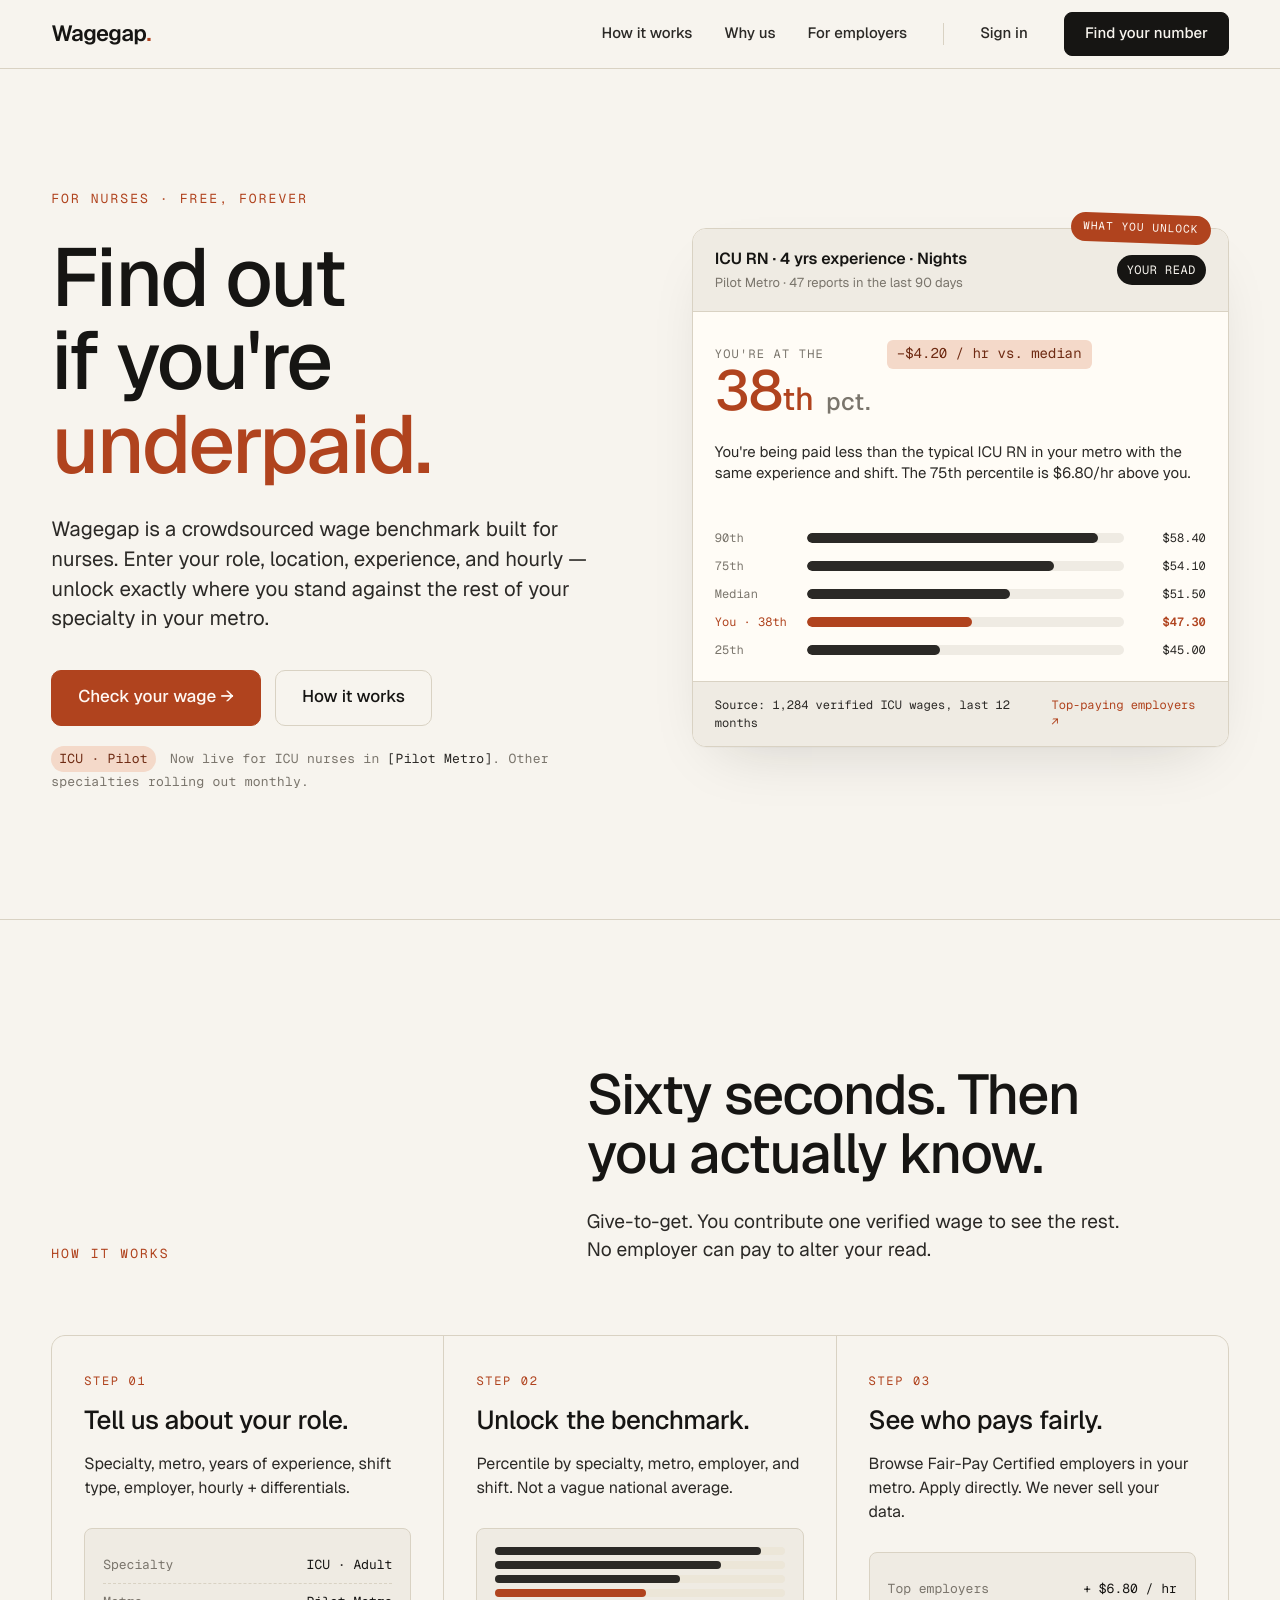
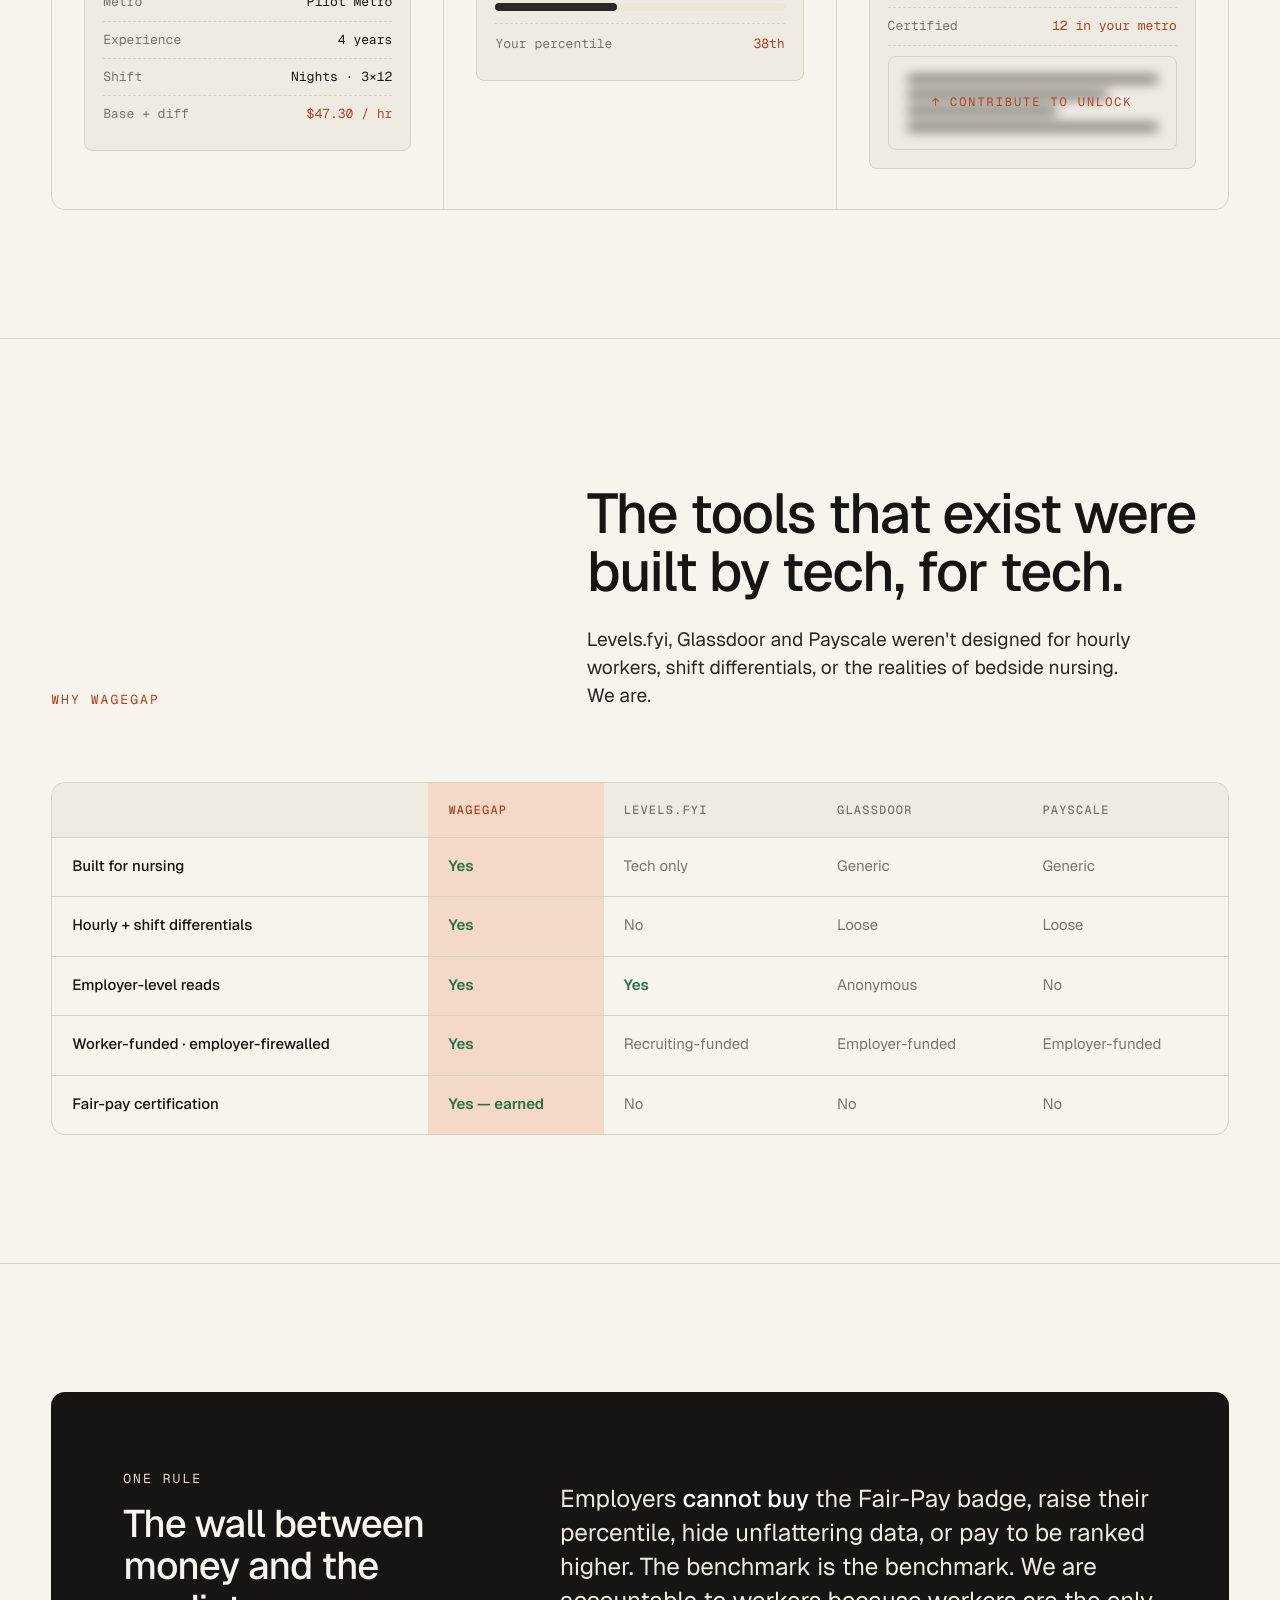
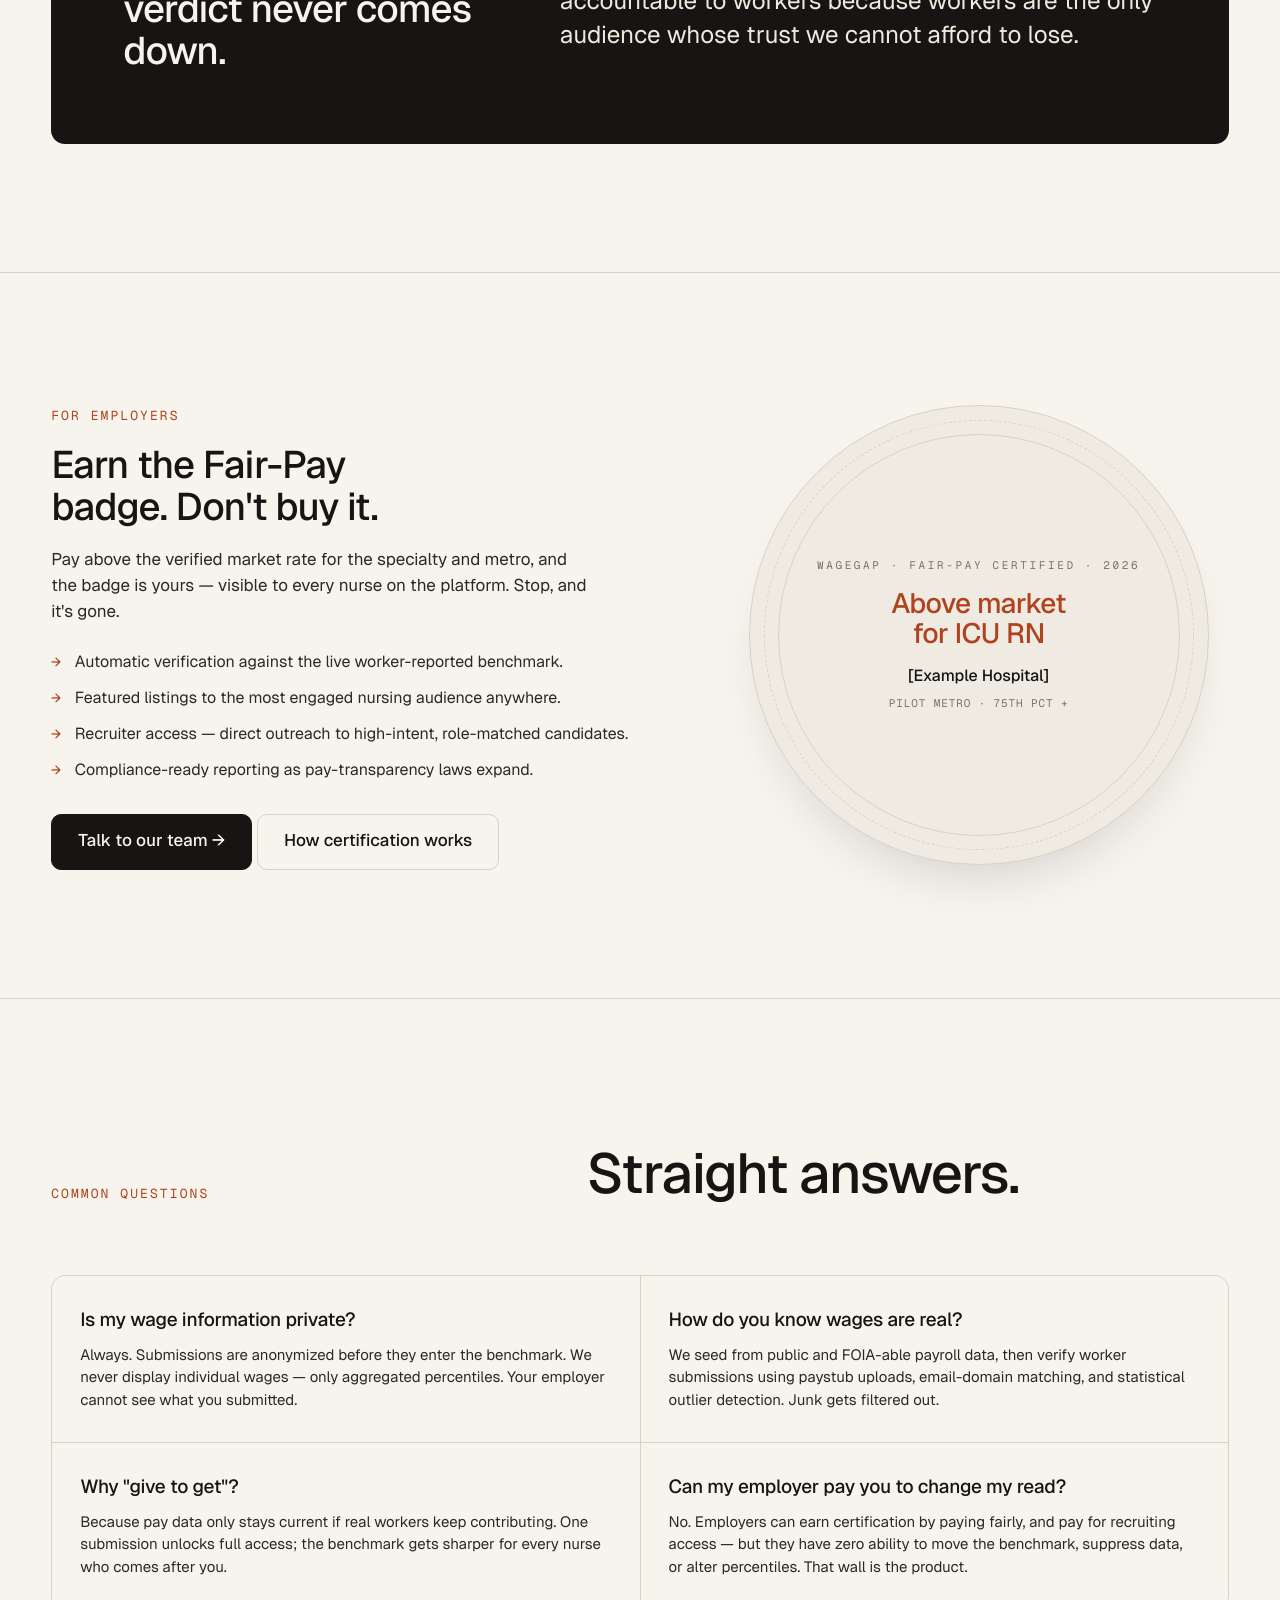
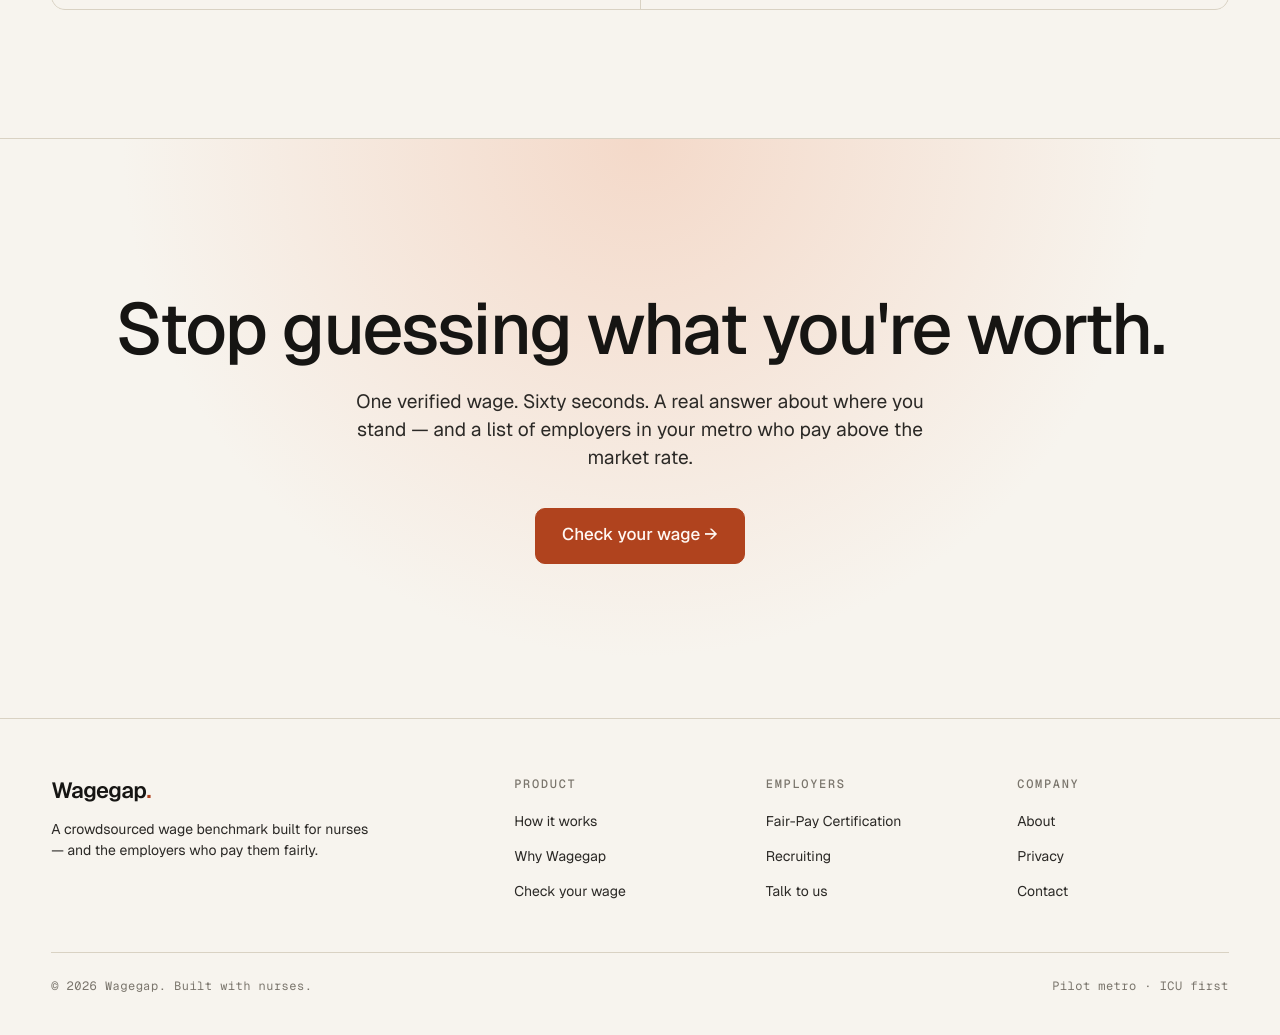
==== index.html @ ced879be "Add Wagegap homepage Implement the Wagegap Homepage design as the site's index.html: a self-containe" ====
<!doctype html>
<html lang="en">
<head>
<meta charset="utf-8" />
<title>Wagegap — Find out if you're underpaid.</title>
<meta name="viewport" content="width=device-width, initial-scale=1" />
<meta name="description" content="A crowdsourced wage benchmark built for nurses. Enter your role, location, experience, and wage — unlock exactly where you stand." />
<link rel="preconnect" href="https://fonts.googleapis.com" />
<link rel="preconnect" href="https://fonts.gstatic.com" crossorigin />
<link href="https://fonts.googleapis.com/css2?family=Geist:wght@300;400;500;600;700&family=Geist+Mono:wght@400;500&display=swap" rel="stylesheet" />
<style>
  /* =========================================================
     Wagegap — homepage
     Design tokens match the pitch deck for brand continuity.
     Single-file static HTML; safe handoff to Claude Code.
     ========================================================= */

  :root {
    --bg: #F7F4EE;
    --bg-2: #EFEBE3;
    --bg-3: #ECE6D8;
    --ink: #161513;
    --ink-2: #2B2926;
    --muted: #7A756C;
    --rule: #D9D2C3;
    --accent: #B0431E;
    --accent-soft: #F4D9C9;
    --accent-ink: #6E2A12;
    --good: #2E6F4A;

    --max: 1280px;
    --pad-x: clamp(20px, 4vw, 56px);

    --r-sm: 4px;
    --r-md: 8px;
    --r-lg: 14px;
  }

  *, *::before, *::after { box-sizing: border-box; }

  html { -webkit-text-size-adjust: 100%; }
  body {
    margin: 0;
    background: var(--bg);
    color: var(--ink);
    font-family: "Geist", ui-sans-serif, system-ui, -apple-system, "Segoe UI", sans-serif;
    font-feature-settings: "ss01", "ss02";
    font-size: 18px;
    line-height: 1.5;
    -webkit-font-smoothing: antialiased;
    text-rendering: geometricPrecision;
  }

  a { color: inherit; text-decoration: none; }
  button { font: inherit; cursor: pointer; }

  .mono {
    font-family: "Geist Mono", ui-monospace, "SFMono-Regular", Menlo, monospace;
    letter-spacing: 0.02em;
  }
  .eyebrow {
    font-family: "Geist Mono", ui-monospace, monospace;
    font-size: 13px;
    color: var(--accent);
    letter-spacing: 0.16em;
    text-transform: uppercase;
  }

  .container {
    max-width: var(--max);
    margin: 0 auto;
    padding: 0 var(--pad-x);
  }

  /* ---------- Top bar ---------- */
  .topbar {
    border-bottom: 1px solid var(--rule);
    background: var(--bg);
    position: sticky;
    top: 0;
    z-index: 20;
    backdrop-filter: saturate(120%) blur(6px);
  }
  .topbar .row {
    display: flex;
    align-items: center;
    justify-content: space-between;
    height: 68px;
  }
  .logo {
    font-size: 22px;
    font-weight: 600;
    letter-spacing: -0.025em;
    color: var(--ink);
  }
  .logo .dot { color: var(--accent); }

  nav.primary {
    display: flex;
    gap: 36px;
    align-items: center;
  }
  nav.primary a:not(.btn) {
    font-size: 15px;
    color: var(--ink-2);
    font-weight: 500;
  }
  nav.primary a:not(.btn):hover { color: var(--accent); }
  nav.primary .divider {
    width: 1px; height: 22px; background: var(--rule);
  }

  .btn {
    display: inline-flex;
    align-items: center;
    gap: 8px;
    height: 44px;
    padding: 0 20px;
    border-radius: var(--r-md);
    font-size: 15px;
    font-weight: 500;
    border: 1px solid transparent;
    transition: transform .08s ease, background .15s ease, color .15s ease, border-color .15s ease;
    white-space: nowrap;
  }
  .btn-primary {
    background: var(--ink);
    color: var(--bg);
    border-color: var(--ink);
  }
  .btn-primary:hover { background: var(--accent); border-color: var(--accent); }
  .btn-primary:active { transform: translateY(1px); }
  .btn-ghost {
    background: transparent;
    color: var(--ink);
    border-color: var(--rule);
  }
  .btn-ghost:hover { border-color: var(--ink); }
  .btn-accent {
    background: var(--accent);
    color: #FFF8F3;
    border-color: var(--accent);
  }
  .btn-accent:hover { background: var(--accent-ink); border-color: var(--accent-ink); }
  .btn-lg { height: 56px; padding: 0 26px; font-size: 17px; border-radius: 10px; }

  /* ---------- HERO ---------- */
  .hero {
    padding: clamp(56px, 9vw, 120px) 0 clamp(80px, 10vw, 140px);
    border-bottom: 1px solid var(--rule);
  }
  .hero .grid {
    display: grid;
    grid-template-columns: 1.05fr 1fr;
    gap: clamp(40px, 6vw, 96px);
    align-items: center;
  }
  .hero .copy .eyebrow { display: inline-block; margin-bottom: 28px; }
  .hero h1 {
    font-size: clamp(44px, 6.4vw, 84px);
    line-height: 1.02;
    letter-spacing: -0.03em;
    font-weight: 500;
    margin: 0 0 28px 0;
    color: var(--ink);
    text-wrap: balance;
  }
  .hero h1 .accent { color: var(--accent); }
  .hero .lede {
    font-size: clamp(18px, 1.6vw, 22px);
    color: var(--ink-2);
    line-height: 1.45;
    max-width: 540px;
    margin: 0 0 36px 0;
    text-wrap: pretty;
  }
  .hero .cta-row {
    display: flex;
    gap: 14px;
    flex-wrap: wrap;
    align-items: center;
  }
  .hero .micro {
    font-family: "Geist Mono", ui-monospace, monospace;
    font-size: 13px;
    color: var(--muted);
    margin-top: 20px;
    letter-spacing: 0.02em;
  }
  .hero .micro .pill {
    display:inline-block; padding: 3px 8px; border-radius: 999px;
    background: var(--accent-soft); color: var(--accent-ink);
    margin-right: 6px;
  }

  /* ---------- Hero benchmark card ---------- */
  .card {
    background: #FFFCF6;
    border: 1px solid var(--rule);
    border-radius: var(--r-lg);
    box-shadow: 0 1px 0 rgba(22,21,19,.02), 0 24px 60px -28px rgba(22,21,19,.18);
    overflow: hidden;
  }
  .card .head {
    display: flex; align-items: center; justify-content: space-between;
    padding: 18px 22px;
    border-bottom: 1px solid var(--rule);
    background: var(--bg-2);
  }
  .card .head .who {
    display: flex; flex-direction: column; gap: 2px;
  }
  .card .head .role { font-weight: 600; font-size: 16px; }
  .card .head .where { font-size: 13px; color: var(--muted); }
  .card .head .badge {
    font-family: "Geist Mono", ui-monospace, monospace;
    font-size: 12px;
    background: var(--ink); color: var(--bg);
    padding: 6px 10px; border-radius: 999px;
    letter-spacing: 0.04em;
  }

  .card .verdict {
    padding: 28px 22px 8px;
    display: flex; align-items: baseline; gap: 16px;
  }
  .card .verdict .label {
    font-family: "Geist Mono", ui-monospace, monospace;
    font-size: 12px; color: var(--muted);
    letter-spacing: 0.1em; text-transform: uppercase;
  }
  .card .verdict .number {
    font-size: 56px; font-weight: 500;
    letter-spacing: -0.025em; line-height: 1;
    color: var(--accent);
  }
  .card .verdict .delta {
    font-family: "Geist Mono", ui-monospace, monospace;
    font-size: 14px;
    color: var(--accent-ink);
    background: var(--accent-soft);
    padding: 4px 10px;
    border-radius: 6px;
  }
  .card .verdict-text {
    padding: 0 22px 18px;
    font-size: 15px;
    color: var(--ink-2);
    line-height: 1.4;
  }

  /* Bars chart */
  .bars {
    padding: 12px 22px 22px;
    display: flex; flex-direction: column; gap: 10px;
  }
  .bars .row {
    display: grid;
    grid-template-columns: 80px 1fr 70px;
    align-items: center;
    gap: 12px;
    font-family: "Geist Mono", ui-monospace, monospace;
    font-size: 12px;
    color: var(--muted);
  }
  .bars .row .pct { color: var(--muted); }
  .bars .row .amt { text-align: right; color: var(--ink-2); }
  .bars .track {
    height: 10px;
    background: var(--bg-2);
    border-radius: 999px;
    overflow: hidden;
    position: relative;
  }
  .bars .fill {
    height: 100%;
    background: var(--ink-2);
    border-radius: 999px;
  }
  .bars .row.you .pct { color: var(--accent); }
  .bars .row.you .amt { color: var(--accent); font-weight: 600; }
  .bars .row.you .fill { background: var(--accent); }
  .bars .you-marker {
    position: absolute; top: -3px; height: 16px; width: 2px;
    background: var(--accent);
  }

  .card .foot {
    padding: 14px 22px;
    background: var(--bg-2);
    border-top: 1px solid var(--rule);
    display: flex; align-items: center; justify-content: space-between;
    font-family: "Geist Mono", ui-monospace, monospace;
    font-size: 12px;
    color: var(--muted);
  }
  .card .foot .src { color: var(--ink-2); }
  .card .foot a { color: var(--accent); }

  /* Floating tag on card */
  .card-wrap { position: relative; }
  .card-tag {
    position: absolute;
    top: -14px; right: 18px;
    background: var(--accent);
    color: #FFF8F3;
    font-family: "Geist Mono", ui-monospace, monospace;
    font-size: 11px;
    letter-spacing: 0.1em;
    text-transform: uppercase;
    padding: 6px 12px;
    border-radius: 999px;
    transform: rotate(2deg);
  }

  /* ---------- Section scaffolding ---------- */
  section.section {
    padding: clamp(72px, 10vw, 128px) 0;
    border-bottom: 1px solid var(--rule);
  }
  .section-head {
    display: grid;
    grid-template-columns: 1fr 1.4fr;
    gap: clamp(28px, 6vw, 80px);
    align-items: end;
    margin-bottom: clamp(40px, 6vw, 72px);
  }
  .section-head h2 {
    font-size: clamp(36px, 4.4vw, 56px);
    line-height: 1.05;
    letter-spacing: -0.025em;
    font-weight: 500;
    margin: 18px 0 0 0;
    color: var(--ink);
    text-wrap: balance;
  }
  .section-head p.kicker {
    font-size: clamp(17px, 1.5vw, 20px);
    color: var(--ink-2);
    margin: 0;
    max-width: 560px;
    line-height: 1.45;
    text-wrap: pretty;
  }

  /* ---------- How it works ---------- */
  .steps {
    display: grid;
    grid-template-columns: repeat(3, 1fr);
    gap: 1px;
    background: var(--rule);
    border: 1px solid var(--rule);
    border-radius: var(--r-lg);
    overflow: hidden;
  }
  .step {
    background: var(--bg);
    padding: 36px 32px 40px;
    display: flex; flex-direction: column; gap: 16px;
  }
  .step .num {
    font-family: "Geist Mono", ui-monospace, monospace;
    font-size: 12px;
    color: var(--accent);
    letter-spacing: 0.14em;
    text-transform: uppercase;
  }
  .step h3 {
    font-size: 26px;
    font-weight: 500;
    letter-spacing: -0.015em;
    line-height: 1.15;
    margin: 0;
    color: var(--ink);
  }
  .step p {
    font-size: 16px;
    line-height: 1.5;
    color: var(--ink-2);
    margin: 0;
  }
  .step .visual {
    margin-top: 12px;
    background: var(--bg-2);
    border: 1px solid var(--rule);
    border-radius: var(--r-md);
    padding: 18px;
    font-family: "Geist Mono", ui-monospace, monospace;
    font-size: 13px;
    color: var(--ink-2);
    line-height: 1.55;
  }
  .step .visual .field {
    display: flex; justify-content: space-between;
    border-bottom: 1px dashed var(--rule);
    padding: 8px 0;
  }
  .step .visual .field:last-child { border-bottom: 0; }
  .step .visual .field .k { color: var(--muted); }
  .step .visual .field .v { color: var(--ink); }
  .step .visual .field .v.accent { color: var(--accent); }

  .mini-bars { display: flex; flex-direction: column; gap: 6px; }
  .mini-bars .b {
    height: 8px; border-radius: 999px; background: var(--bg-3);
  }
  .mini-bars .b > span {
    display:block; height:100%; background: var(--ink-2); border-radius: 999px;
  }
  .mini-bars .b.you > span { background: var(--accent); }

  .locked {
    position: relative;
    background: var(--bg-2);
    border: 1px solid var(--rule);
    border-radius: var(--r-md);
    padding: 18px;
    display: flex; flex-direction: column; gap: 10px;
    overflow: hidden;
  }
  .locked .blur {
    filter: blur(6px); opacity: .65;
    pointer-events: none;
    display:flex; flex-direction:column; gap:8px;
  }
  .locked .blur .line { height: 8px; background: var(--ink-2); border-radius: 999px; }
  .locked .blur .line.short { width: 60%; }
  .locked .blur .line.mid { width: 80%; }
  .locked .stamp {
    position: absolute; inset: 0;
    display: flex; align-items: center; justify-content: center;
    gap: 8px;
    font-family: "Geist Mono", ui-monospace, monospace;
    font-size: 12px; letter-spacing: 0.16em;
    text-transform: uppercase;
    color: var(--accent);
  }

  /* ---------- Comparison ---------- */
  .compare {
    border: 1px solid var(--rule);
    border-radius: var(--r-lg);
    overflow: hidden;
    background: var(--bg);
  }
  .compare table {
    width: 100%; border-collapse: collapse;
    font-size: 15px;
  }
  .compare th, .compare td {
    text-align: left; padding: 18px 20px;
    border-bottom: 1px solid var(--rule);
    vertical-align: middle;
  }
  .compare thead th {
    background: var(--bg-2);
    font-family: "Geist Mono", ui-monospace, monospace;
    font-size: 12px;
    letter-spacing: 0.1em;
    text-transform: uppercase;
    color: var(--muted);
    font-weight: 500;
  }
  .compare th.us, .compare td.us {
    background: var(--accent-soft);
    color: var(--accent-ink);
  }
  .compare thead th.us { color: var(--accent); }
  .compare tbody tr:last-child th, .compare tbody tr:last-child td { border-bottom: 0; }
  .compare td .yes { color: var(--good); font-weight: 600; }
  .compare td .no { color: var(--muted); }
  .compare tbody th {
    font-weight: 500;
    color: var(--ink);
    font-size: 15px;
  }

  /* ---------- Rule callout ---------- */
  .rule-callout {
    background: var(--ink);
    color: var(--bg);
    border-radius: var(--r-lg);
    padding: clamp(40px, 6vw, 72px);
    display: grid;
    grid-template-columns: 1fr 1.6fr;
    gap: clamp(28px, 5vw, 64px);
    align-items: center;
  }
  .rule-callout .eyebrow { color: var(--accent-soft); }
  .rule-callout .label-big {
    font-size: clamp(28px, 3vw, 40px);
    font-weight: 500;
    letter-spacing: -0.02em;
    line-height: 1.1;
    margin: 12px 0 0 0;
  }
  .rule-callout p {
    margin: 0;
    font-size: clamp(20px, 1.9vw, 26px);
    line-height: 1.4;
    color: #EFE9DF;
    text-wrap: pretty;
  }
  .rule-callout p .strong { color: #FFF; font-weight: 500; }

  /* ---------- Employer section ---------- */
  .employer {
    display: grid;
    grid-template-columns: 1.2fr 1fr;
    gap: clamp(40px, 6vw, 80px);
    align-items: center;
  }
  .employer h3 {
    font-size: clamp(28px, 3vw, 40px);
    font-weight: 500;
    letter-spacing: -0.022em;
    line-height: 1.1;
    margin: 16px 0 18px 0;
    text-wrap: balance;
  }
  .employer p {
    font-size: 17px;
    color: var(--ink-2);
    line-height: 1.55;
    max-width: 540px;
  }
  .employer ul {
    list-style: none;
    margin: 24px 0 32px 0;
    padding: 0;
    display: flex; flex-direction: column; gap: 12px;
  }
  .employer ul li {
    display: flex; gap: 14px;
    font-size: 16px;
    color: var(--ink-2);
  }
  .employer ul li::before {
    content: "→";
    color: var(--accent);
    font-family: "Geist Mono", monospace;
    line-height: 1.5;
  }

  /* Cert badge mock */
  .cert {
    aspect-ratio: 1 / 1;
    max-width: 460px;
    margin: 0 auto;
    background: var(--bg-2);
    border: 1px solid var(--rule);
    border-radius: 50%;
    padding: 48px;
    display: flex; flex-direction: column; align-items: center; justify-content: center;
    text-align: center;
    position: relative;
    box-shadow: 0 30px 60px -30px rgba(22,21,19,.2);
  }
  .cert::before, .cert::after {
    content: ""; position: absolute; inset: 14px;
    border: 1px dashed var(--rule); border-radius: 50%;
  }
  .cert::after { inset: 28px; border-style: solid; border-color: var(--rule); }
  .cert .mark {
    font-family: "Geist Mono", monospace;
    font-size: 11px;
    letter-spacing: 0.24em;
    color: var(--muted);
    text-transform: uppercase;
    margin-bottom: 14px;
    z-index: 1;
  }
  .cert .verdict {
    font-size: 28px;
    font-weight: 500;
    letter-spacing: -0.02em;
    color: var(--accent);
    line-height: 1.1;
    z-index: 1;
  }
  .cert .who {
    font-size: 16px;
    color: var(--ink);
    margin-top: 14px;
    z-index: 1;
    font-weight: 500;
  }
  .cert .meta {
    font-family: "Geist Mono", monospace;
    font-size: 11px;
    color: var(--muted);
    letter-spacing: 0.08em;
    margin-top: 8px;
    text-transform: uppercase;
    z-index: 1;
  }

  /* ---------- FAQ ---------- */
  .faq {
    display: grid;
    grid-template-columns: 1fr 1fr;
    gap: 1px;
    background: var(--rule);
    border: 1px solid var(--rule);
    border-radius: var(--r-lg);
    overflow: hidden;
  }
  .faq .q {
    background: var(--bg);
    padding: 30px 28px;
  }
  .faq .q h4 {
    font-size: 19px;
    font-weight: 500;
    letter-spacing: -0.012em;
    margin: 0 0 10px 0;
  }
  .faq .q p {
    font-size: 15px;
    color: var(--ink-2);
    line-height: 1.5;
    margin: 0;
  }

  /* ---------- Bottom CTA ---------- */
  .closer {
    text-align: center;
    padding: clamp(80px, 12vw, 160px) 0;
    border-bottom: 1px solid var(--rule);
    background:
      radial-gradient(circle at 50% 0%, var(--accent-soft) 0%, transparent 60%),
      var(--bg);
  }
  .closer h2 {
    font-size: clamp(40px, 6vw, 72px);
    line-height: 1.02;
    letter-spacing: -0.03em;
    font-weight: 500;
    margin: 0 0 22px 0;
    text-wrap: balance;
  }
  .closer p {
    font-size: clamp(17px, 1.5vw, 20px);
    color: var(--ink-2);
    max-width: 620px;
    margin: 0 auto 36px;
    line-height: 1.45;
  }

  /* ---------- Footer ---------- */
  footer {
    padding: 56px 0 40px;
    background: var(--bg);
  }
  footer .row {
    display: grid;
    grid-template-columns: 2fr 1fr 1fr 1fr;
    gap: 40px;
    align-items: start;
  }
  footer h5 {
    font-family: "Geist Mono", monospace;
    font-size: 12px;
    color: var(--muted);
    letter-spacing: 0.14em;
    text-transform: uppercase;
    margin: 0 0 14px 0;
    font-weight: 500;
  }
  footer ul { list-style: none; margin: 0; padding: 0; display:flex; flex-direction:column; gap: 8px; }
  footer ul a { font-size: 14px; color: var(--ink-2); }
  footer ul a:hover { color: var(--accent); }
  footer .brand-blurb { font-size: 14px; color: var(--ink-2); max-width: 320px; line-height: 1.5; margin: 12px 0 0 0; }
  footer .legal {
    margin-top: 48px;
    padding-top: 24px;
    border-top: 1px solid var(--rule);
    display: flex; justify-content: space-between;
    font-family: "Geist Mono", monospace;
    font-size: 12px;
    color: var(--muted);
    letter-spacing: 0.04em;
  }

  /* ---------- Responsive ---------- */
  @media (max-width: 900px) {
    .hero .grid { grid-template-columns: 1fr; }
    .section-head { grid-template-columns: 1fr; }
    .steps { grid-template-columns: 1fr; }
    .rule-callout { grid-template-columns: 1fr; }
    .employer { grid-template-columns: 1fr; }
    .faq { grid-template-columns: 1fr; }
    footer .row { grid-template-columns: 1fr 1fr; }
    nav.primary .links { display: none; }
  }
  @media (max-width: 560px) {
    footer .row { grid-template-columns: 1fr; }
    footer .legal { flex-direction: column; gap: 8px; }
    nav.primary { gap: 12px; }
  }
</style>
</head>
<body>

<!-- ============== TOP BAR ============== -->
<header class="topbar">
  <div class="container row">
    <a href="#" class="logo">Wagegap<span class="dot">.</span></a>
    <nav class="primary">
      <div class="links" style="display:flex; gap:32px;">
        <a href="#how">How it works</a>
        <a href="#compare">Why us</a>
        <a href="#employers">For employers</a>
      </div>
      <span class="divider"></span>
      <a href="#signin" style="font-size:15px;">Sign in</a>
      <a href="#start" class="btn btn-primary">Find your number</a>
    </nav>
  </div>
</header>

<!-- ============== HERO ============== -->
<section class="hero">
  <div class="container grid">
    <div class="copy">
      <span class="eyebrow">For nurses · Free, forever</span>
      <h1>Find out if you're <span class="accent">underpaid.</span></h1>
      <p class="lede">Wagegap is a crowdsourced wage benchmark built for nurses. Enter your role, location, experience, and hourly — unlock exactly where you stand against the rest of your specialty in your metro.</p>

      <div class="cta-row">
        <a href="#start" class="btn btn-accent btn-lg">Check your wage →</a>
        <a href="#how" class="btn btn-ghost btn-lg">How it works</a>
      </div>

      <div class="micro">
        <span class="pill">ICU · Pilot</span> Now live for ICU nurses in <span style="color:var(--ink-2)">[Pilot Metro]</span>. Other specialties rolling out monthly.
      </div>
    </div>

    <div class="card-wrap">
      <span class="card-tag">What you unlock</span>
      <div class="card">
        <div class="head">
          <div class="who">
            <span class="role">ICU RN · 4 yrs experience · Nights</span>
            <span class="where">Pilot Metro · 47 reports in the last 90 days</span>
          </div>
          <span class="badge">YOUR READ</span>
        </div>

        <div class="verdict">
          <div>
            <div class="label">You're at the</div>
            <div class="number">38<span style="font-size:32px; letter-spacing:0;">th</span> <span style="font-size:24px; letter-spacing:0.02em; color:var(--muted);">pct.</span></div>
          </div>
          <span class="delta">−$4.20 / hr vs. median</span>
        </div>
        <p class="verdict-text">You're being paid less than the typical ICU RN in your metro with the same experience and shift. The 75th percentile is $6.80/hr above you.</p>

        <div class="bars">
          <div class="row">
            <span class="pct">90th</span>
            <div class="track"><div class="fill" style="width: 92%"></div></div>
            <span class="amt">$58.40</span>
          </div>
          <div class="row">
            <span class="pct">75th</span>
            <div class="track"><div class="fill" style="width: 78%"></div></div>
            <span class="amt">$54.10</span>
          </div>
          <div class="row">
            <span class="pct">Median</span>
            <div class="track"><div class="fill" style="width: 64%"></div></div>
            <span class="amt">$51.50</span>
          </div>
          <div class="row you">
            <span class="pct">You · 38th</span>
            <div class="track"><div class="fill" style="width: 52%"></div></div>
            <span class="amt">$47.30</span>
          </div>
          <div class="row">
            <span class="pct">25th</span>
            <div class="track"><div class="fill" style="width: 42%"></div></div>
            <span class="amt">$45.00</span>
          </div>
        </div>

        <div class="foot">
          <span class="src">Source: 1,284 verified ICU wages, last 12 months</span>
          <a href="#">Top-paying employers ↗</a>
        </div>
      </div>
    </div>
  </div>
</section>

<!-- ============== HOW IT WORKS ============== -->
<section class="section" id="how">
  <div class="container">
    <div class="section-head">
      <span class="eyebrow">How it works</span>
      <div>
        <h2>Sixty seconds. Then you actually know.</h2>
        <p class="kicker" style="margin-top:24px;">Give-to-get. You contribute one verified wage to see the rest. No employer can pay to alter your read.</p>
      </div>
    </div>

    <div class="steps">
      <div class="step">
        <span class="num">Step 01</span>
        <h3>Tell us about your role.</h3>
        <p>Specialty, metro, years of experience, shift type, employer, hourly + differentials.</p>
        <div class="visual">
          <div class="field"><span class="k">Specialty</span><span class="v">ICU · Adult</span></div>
          <div class="field"><span class="k">Metro</span><span class="v">Pilot Metro</span></div>
          <div class="field"><span class="k">Experience</span><span class="v">4 years</span></div>
          <div class="field"><span class="k">Shift</span><span class="v">Nights · 3×12</span></div>
          <div class="field"><span class="k">Base + diff</span><span class="v accent">$47.30 / hr</span></div>
        </div>
      </div>
      <div class="step">
        <span class="num">Step 02</span>
        <h3>Unlock the benchmark.</h3>
        <p>Percentile by specialty, metro, employer, and shift. Not a vague national average.</p>
        <div class="visual">
          <div class="mini-bars">
            <div class="b"><span style="width:92%"></span></div>
            <div class="b"><span style="width:78%"></span></div>
            <div class="b"><span style="width:64%"></span></div>
            <div class="b you"><span style="width:52%"></span></div>
            <div class="b"><span style="width:42%"></span></div>
          </div>
          <div class="field" style="border-top: 1px dashed var(--rule); margin-top:12px; padding-top:10px;">
            <span class="k">Your percentile</span>
            <span class="v accent">38th</span>
          </div>
        </div>
      </div>
      <div class="step">
        <span class="num">Step 03</span>
        <h3>See who pays fairly.</h3>
        <p>Browse Fair-Pay Certified employers in your metro. Apply directly. We never sell your data.</p>
        <div class="visual">
          <div class="field"><span class="k">Top employers</span><span class="v">+ $6.80 / hr</span></div>
          <div class="field"><span class="k">Certified</span><span class="v accent">12 in your metro</span></div>
          <div class="locked" style="margin-top:10px;">
            <div class="blur">
              <span class="line"></span>
              <span class="line mid"></span>
              <span class="line short"></span>
              <span class="line"></span>
            </div>
            <div class="stamp">↑ Contribute to unlock</div>
          </div>
        </div>
      </div>
    </div>
  </div>
</section>

<!-- ============== COMPARISON ============== -->
<section class="section" id="compare">
  <div class="container">
    <div class="section-head">
      <span class="eyebrow">Why Wagegap</span>
      <div>
        <h2>The tools that exist were built by tech, for tech.</h2>
        <p class="kicker" style="margin-top:24px;">Levels.fyi, Glassdoor and Payscale weren't designed for hourly workers, shift differentials, or the realities of bedside nursing. We are.</p>
      </div>
    </div>

    <div class="compare">
      <table>
        <thead>
          <tr>
            <th style="width:32%;">&nbsp;</th>
            <th class="us">Wagegap</th>
            <th>Levels.fyi</th>
            <th>Glassdoor</th>
            <th>Payscale</th>
          </tr>
        </thead>
        <tbody>
          <tr>
            <th>Built for nursing</th>
            <td class="us"><span class="yes">Yes</span></td>
            <td><span class="no">Tech only</span></td>
            <td><span class="no">Generic</span></td>
            <td><span class="no">Generic</span></td>
          </tr>
          <tr>
            <th>Hourly + shift differentials</th>
            <td class="us"><span class="yes">Yes</span></td>
            <td><span class="no">No</span></td>
            <td><span class="no">Loose</span></td>
            <td><span class="no">Loose</span></td>
          </tr>
          <tr>
            <th>Employer-level reads</th>
            <td class="us"><span class="yes">Yes</span></td>
            <td><span class="yes">Yes</span></td>
            <td><span class="no">Anonymous</span></td>
            <td><span class="no">No</span></td>
          </tr>
          <tr>
            <th>Worker-funded · employer-firewalled</th>
            <td class="us"><span class="yes">Yes</span></td>
            <td><span class="no">Recruiting-funded</span></td>
            <td><span class="no">Employer-funded</span></td>
            <td><span class="no">Employer-funded</span></td>
          </tr>
          <tr>
            <th>Fair-pay certification</th>
            <td class="us"><span class="yes">Yes — earned</span></td>
            <td><span class="no">No</span></td>
            <td><span class="no">No</span></td>
            <td><span class="no">No</span></td>
          </tr>
        </tbody>
      </table>
    </div>
  </div>
</section>

<!-- ============== RULE CALLOUT ============== -->
<section class="section" style="border-bottom: 1px solid var(--rule);">
  <div class="container">
    <div class="rule-callout">
      <div>
        <span class="eyebrow">One rule</span>
        <div class="label-big">The wall between money and the verdict never comes down.</div>
      </div>
      <p>
        Employers <span class="strong">cannot buy</span> the Fair-Pay badge, raise their percentile, hide unflattering data, or pay to be ranked higher. The benchmark is the benchmark.
        We are accountable to workers because workers are the only audience whose trust we cannot afford to lose.
      </p>
    </div>
  </div>
</section>

<!-- ============== FOR EMPLOYERS ============== -->
<section class="section" id="employers">
  <div class="container">
    <div class="employer">
      <div>
        <span class="eyebrow">For employers</span>
        <h3>Earn the Fair-Pay badge. Don't buy it.</h3>
        <p>Pay above the verified market rate for the specialty and metro, and the badge is yours — visible to every nurse on the platform. Stop, and it's gone.</p>
        <ul>
          <li>Automatic verification against the live worker-reported benchmark.</li>
          <li>Featured listings to the most engaged nursing audience anywhere.</li>
          <li>Recruiter access — direct outreach to high-intent, role-matched candidates.</li>
          <li>Compliance-ready reporting as pay-transparency laws expand.</li>
        </ul>
        <div class="cta-row">
          <a href="#employer-signup" class="btn btn-primary btn-lg">Talk to our team →</a>
          <a href="#cert-criteria" class="btn btn-ghost btn-lg">How certification works</a>
        </div>
      </div>
      <div>
        <div class="cert">
          <span class="mark">Wagegap · Fair-Pay Certified · 2026</span>
          <span class="verdict">Above market<br/>for ICU RN</span>
          <span class="who">[Example Hospital]</span>
          <span class="meta">Pilot Metro · 75th pct +</span>
        </div>
      </div>
    </div>
  </div>
</section>

<!-- ============== FAQ ============== -->
<section class="section">
  <div class="container">
    <div class="section-head">
      <span class="eyebrow">Common questions</span>
      <div>
        <h2>Straight answers.</h2>
      </div>
    </div>
    <div class="faq">
      <div class="q">
        <h4>Is my wage information private?</h4>
        <p>Always. Submissions are anonymized before they enter the benchmark. We never display individual wages — only aggregated percentiles. Your employer cannot see what you submitted.</p>
      </div>
      <div class="q">
        <h4>How do you know wages are real?</h4>
        <p>We seed from public and FOIA-able payroll data, then verify worker submissions using paystub uploads, email-domain matching, and statistical outlier detection. Junk gets filtered out.</p>
      </div>
      <div class="q">
        <h4>Why "give to get"?</h4>
        <p>Because pay data only stays current if real workers keep contributing. One submission unlocks full access; the benchmark gets sharper for every nurse who comes after you.</p>
      </div>
      <div class="q">
        <h4>Can my employer pay you to change my read?</h4>
        <p>No. Employers can earn certification by paying fairly, and pay for recruiting access — but they have zero ability to move the benchmark, suppress data, or alter percentiles. That wall is the product.</p>
      </div>
    </div>
  </div>
</section>

<!-- ============== CLOSER ============== -->
<section class="closer">
  <div class="container">
    <h2>Stop guessing what you're worth.</h2>
    <p>One verified wage. Sixty seconds. A real answer about where you stand — and a list of employers in your metro who pay above the market rate.</p>
    <a href="#start" class="btn btn-accent btn-lg">Check your wage →</a>
  </div>
</section>

<!-- ============== FOOTER ============== -->
<footer>
  <div class="container">
    <div class="row">
      <div>
        <a href="#" class="logo">Wagegap<span class="dot">.</span></a>
        <p class="brand-blurb">A crowdsourced wage benchmark built for nurses — and the employers who pay them fairly.</p>
      </div>
      <div>
        <h5>Product</h5>
        <ul>
          <li><a href="#how">How it works</a></li>
          <li><a href="#compare">Why Wagegap</a></li>
          <li><a href="#start">Check your wage</a></li>
        </ul>
      </div>
      <div>
        <h5>Employers</h5>
        <ul>
          <li><a href="#employers">Fair-Pay Certification</a></li>
          <li><a href="#employers">Recruiting</a></li>
          <li><a href="#employers">Talk to us</a></li>
        </ul>
      </div>
      <div>
        <h5>Company</h5>
        <ul>
          <li><a href="#">About</a></li>
          <li><a href="#">Privacy</a></li>
          <li><a href="#">Contact</a></li>
        </ul>
      </div>
    </div>
    <div class="legal">
      <span>© 2026 Wagegap. Built with nurses.</span>
      <span>Pilot metro · ICU first</span>
    </div>
  </div>
</footer>

</body>
</html>
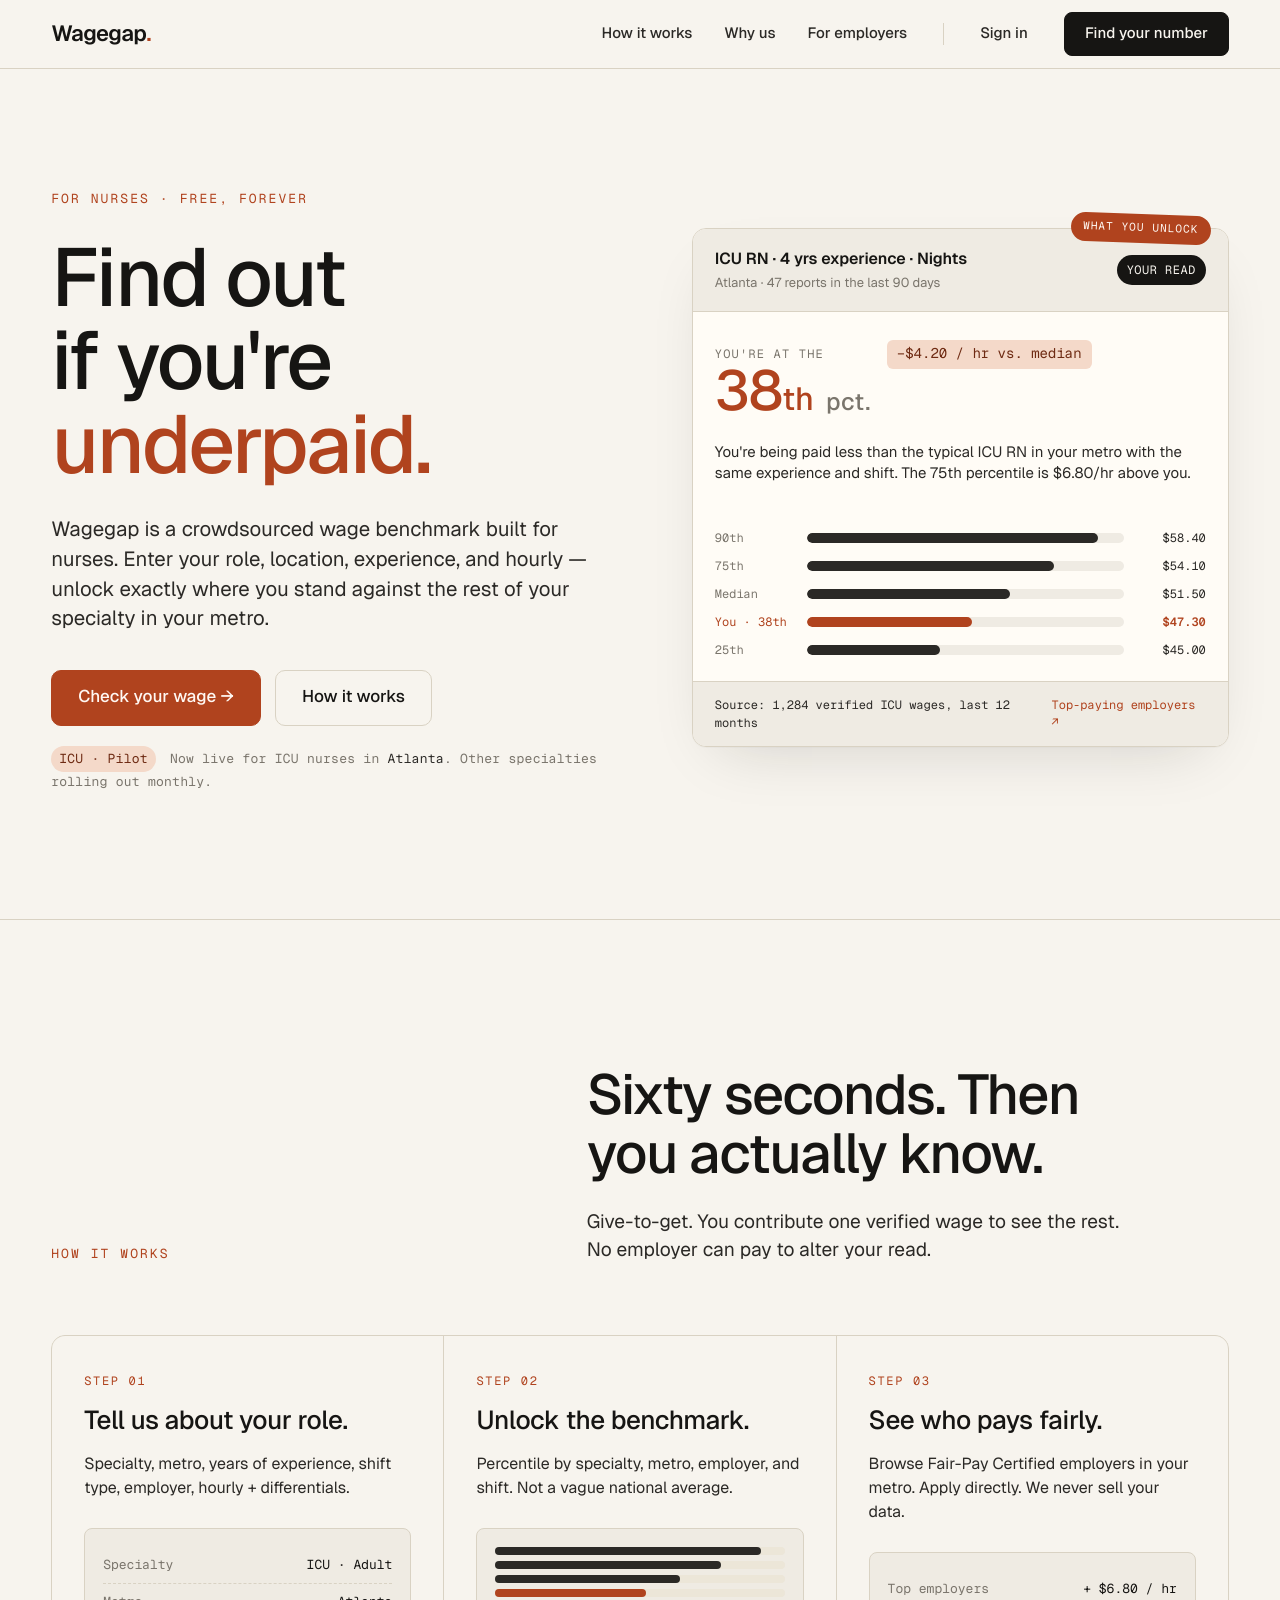
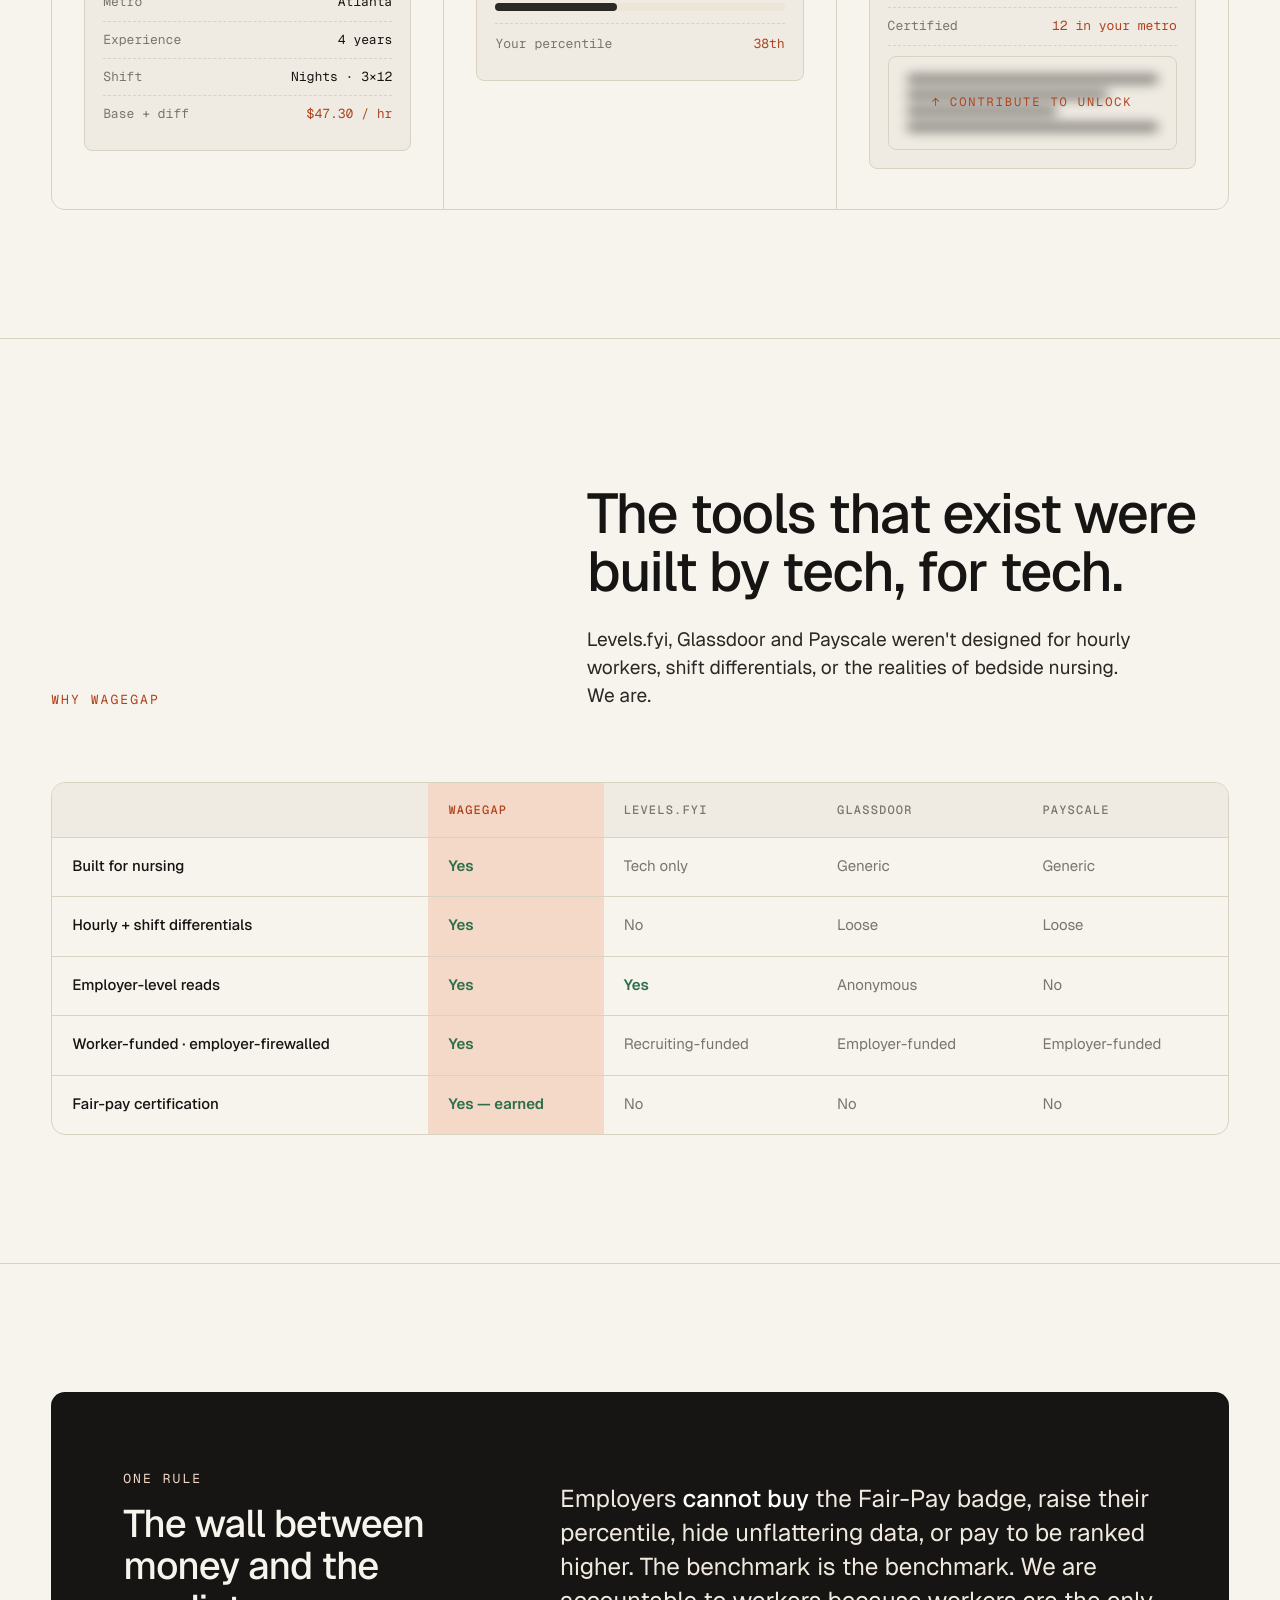
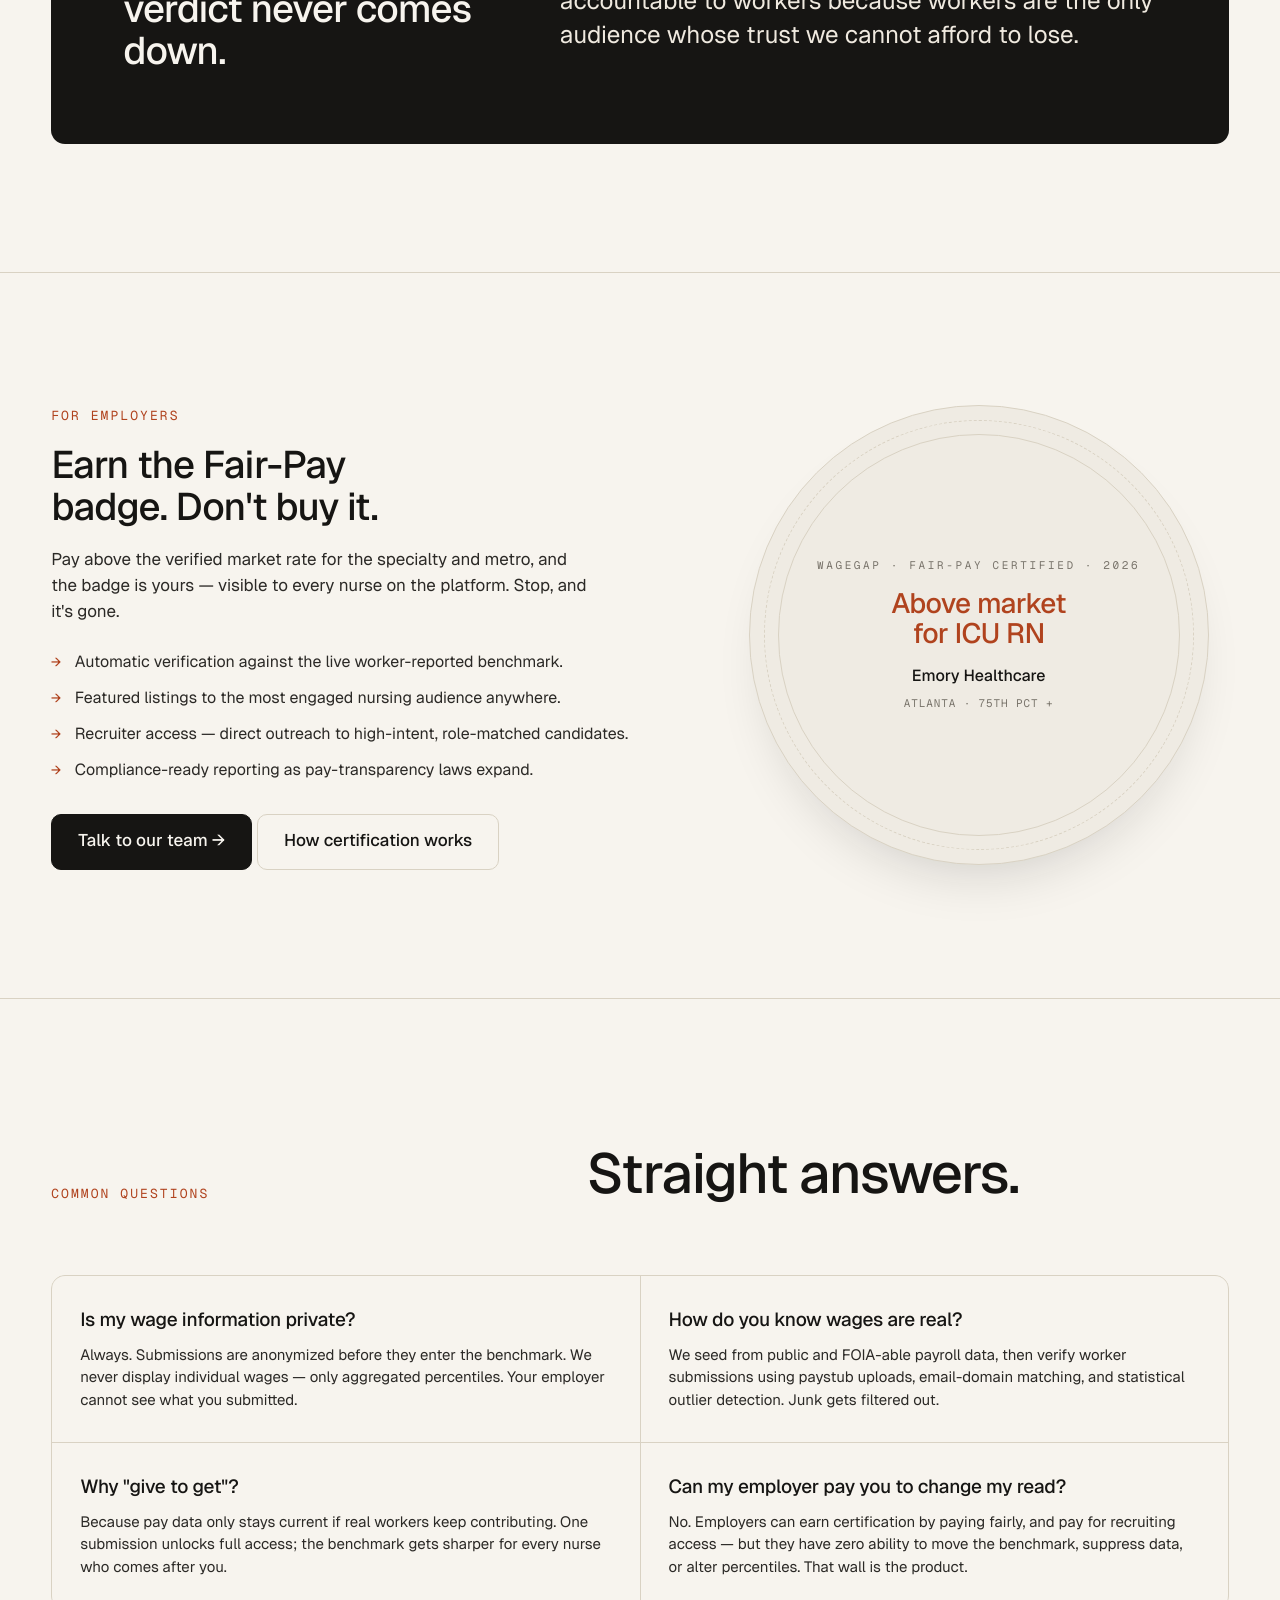
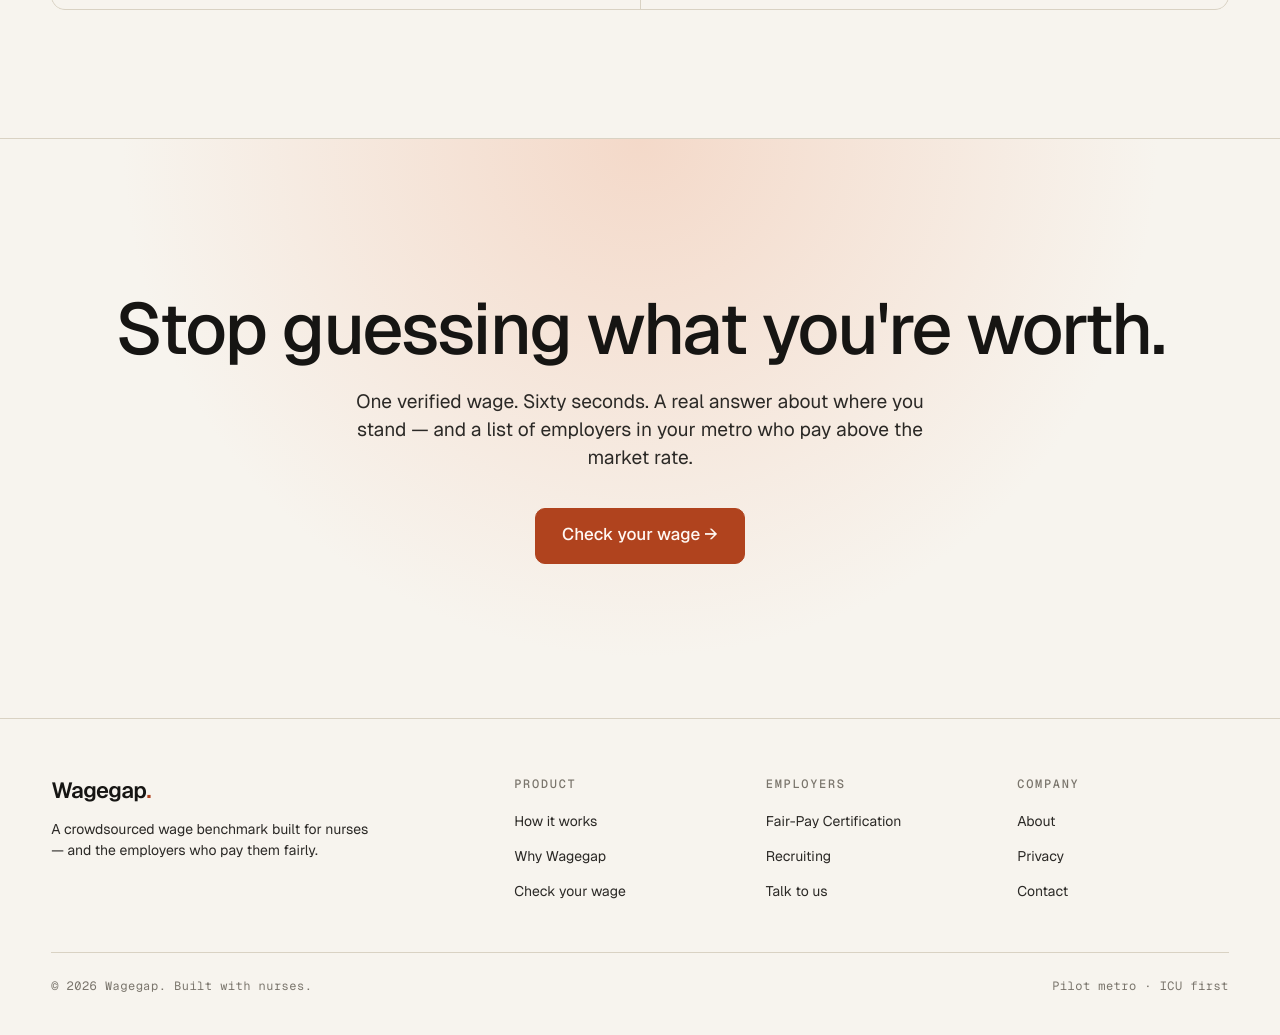
==== commit ba4f6a60: "Fill homepage placeholders with pilot launch details Replace the [Pilot Metro] and [Example Hospital" ====
--- a/index.html
+++ b/index.html
@@ -733,7 +733,7 @@
       </div>
 
       <div class="micro">
-        <span class="pill">ICU · Pilot</span> Now live for ICU nurses in <span style="color:var(--ink-2)">[Pilot Metro]</span>. Other specialties rolling out monthly.
+        <span class="pill">ICU · Pilot</span> Now live for ICU nurses in <span style="color:var(--ink-2)">Atlanta</span>. Other specialties rolling out monthly.
       </div>
     </div>
 
@@ -743,7 +743,7 @@
         <div class="head">
           <div class="who">
             <span class="role">ICU RN · 4 yrs experience · Nights</span>
-            <span class="where">Pilot Metro · 47 reports in the last 90 days</span>
+            <span class="where">Atlanta · 47 reports in the last 90 days</span>
           </div>
           <span class="badge">YOUR READ</span>
         </div>
@@ -812,7 +812,7 @@
         <p>Specialty, metro, years of experience, shift type, employer, hourly + differentials.</p>
         <div class="visual">
           <div class="field"><span class="k">Specialty</span><span class="v">ICU · Adult</span></div>
-          <div class="field"><span class="k">Metro</span><span class="v">Pilot Metro</span></div>
+          <div class="field"><span class="k">Metro</span><span class="v">Atlanta</span></div>
           <div class="field"><span class="k">Experience</span><span class="v">4 years</span></div>
           <div class="field"><span class="k">Shift</span><span class="v">Nights · 3×12</span></div>
           <div class="field"><span class="k">Base + diff</span><span class="v accent">$47.30 / hr</span></div>
@@ -961,8 +961,8 @@
         <div class="cert">
           <span class="mark">Wagegap · Fair-Pay Certified · 2026</span>
           <span class="verdict">Above market<br/>for ICU RN</span>
-          <span class="who">[Example Hospital]</span>
-          <span class="meta">Pilot Metro · 75th pct +</span>
+          <span class="who">Emory Healthcare</span>
+          <span class="meta">Atlanta · 75th pct +</span>
         </div>
       </div>
     </div>
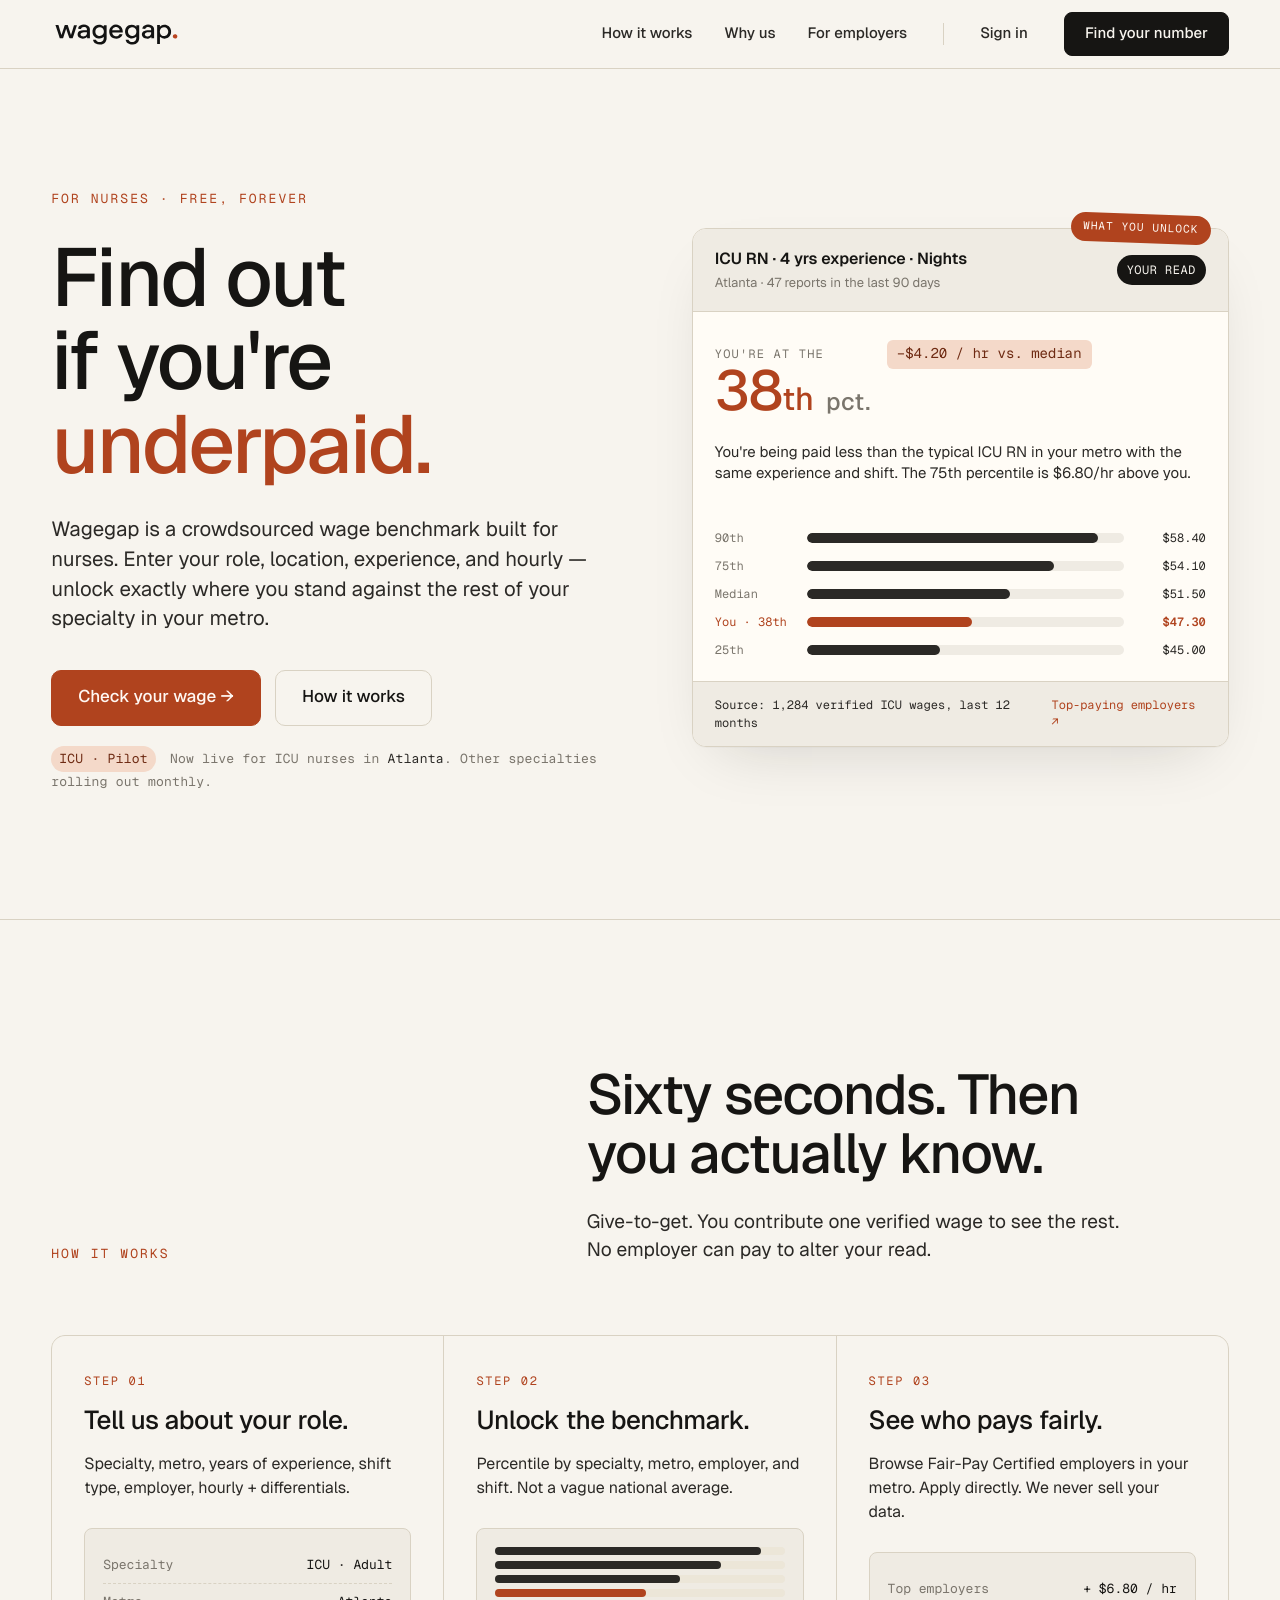
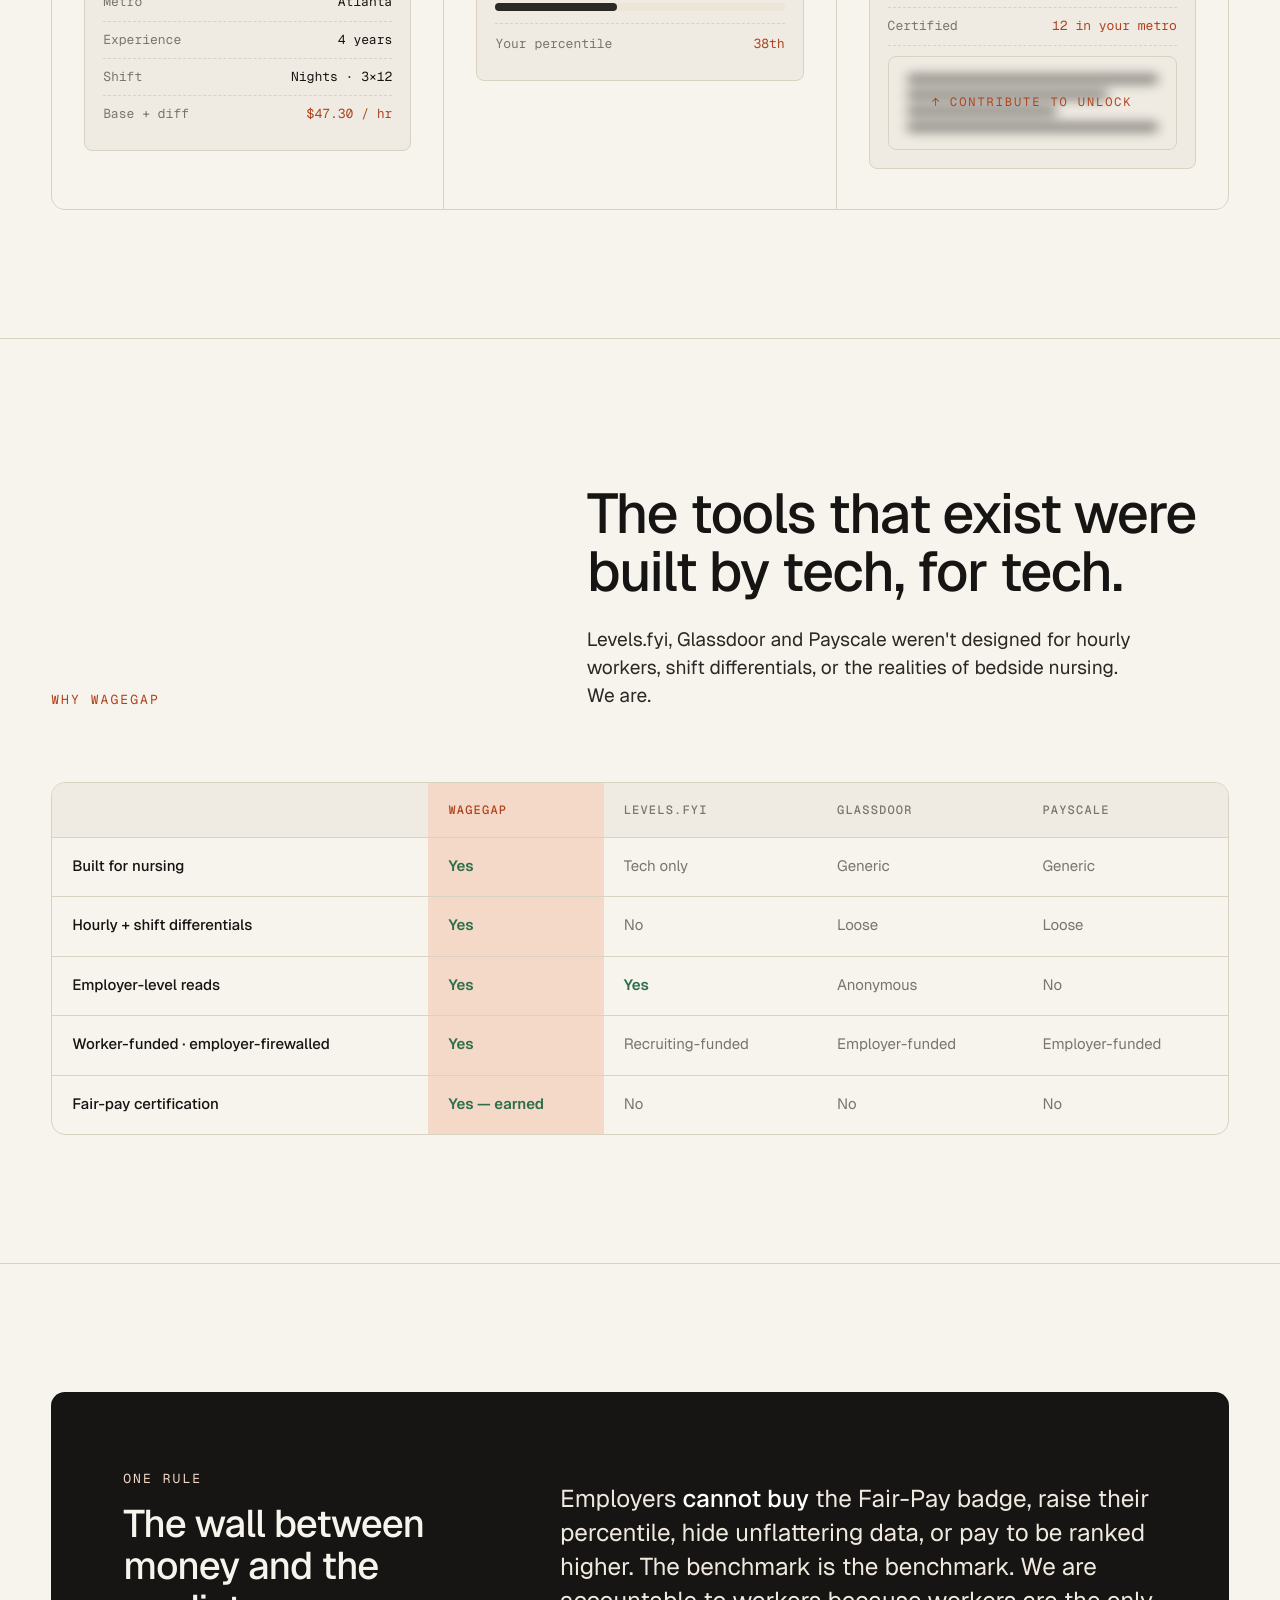
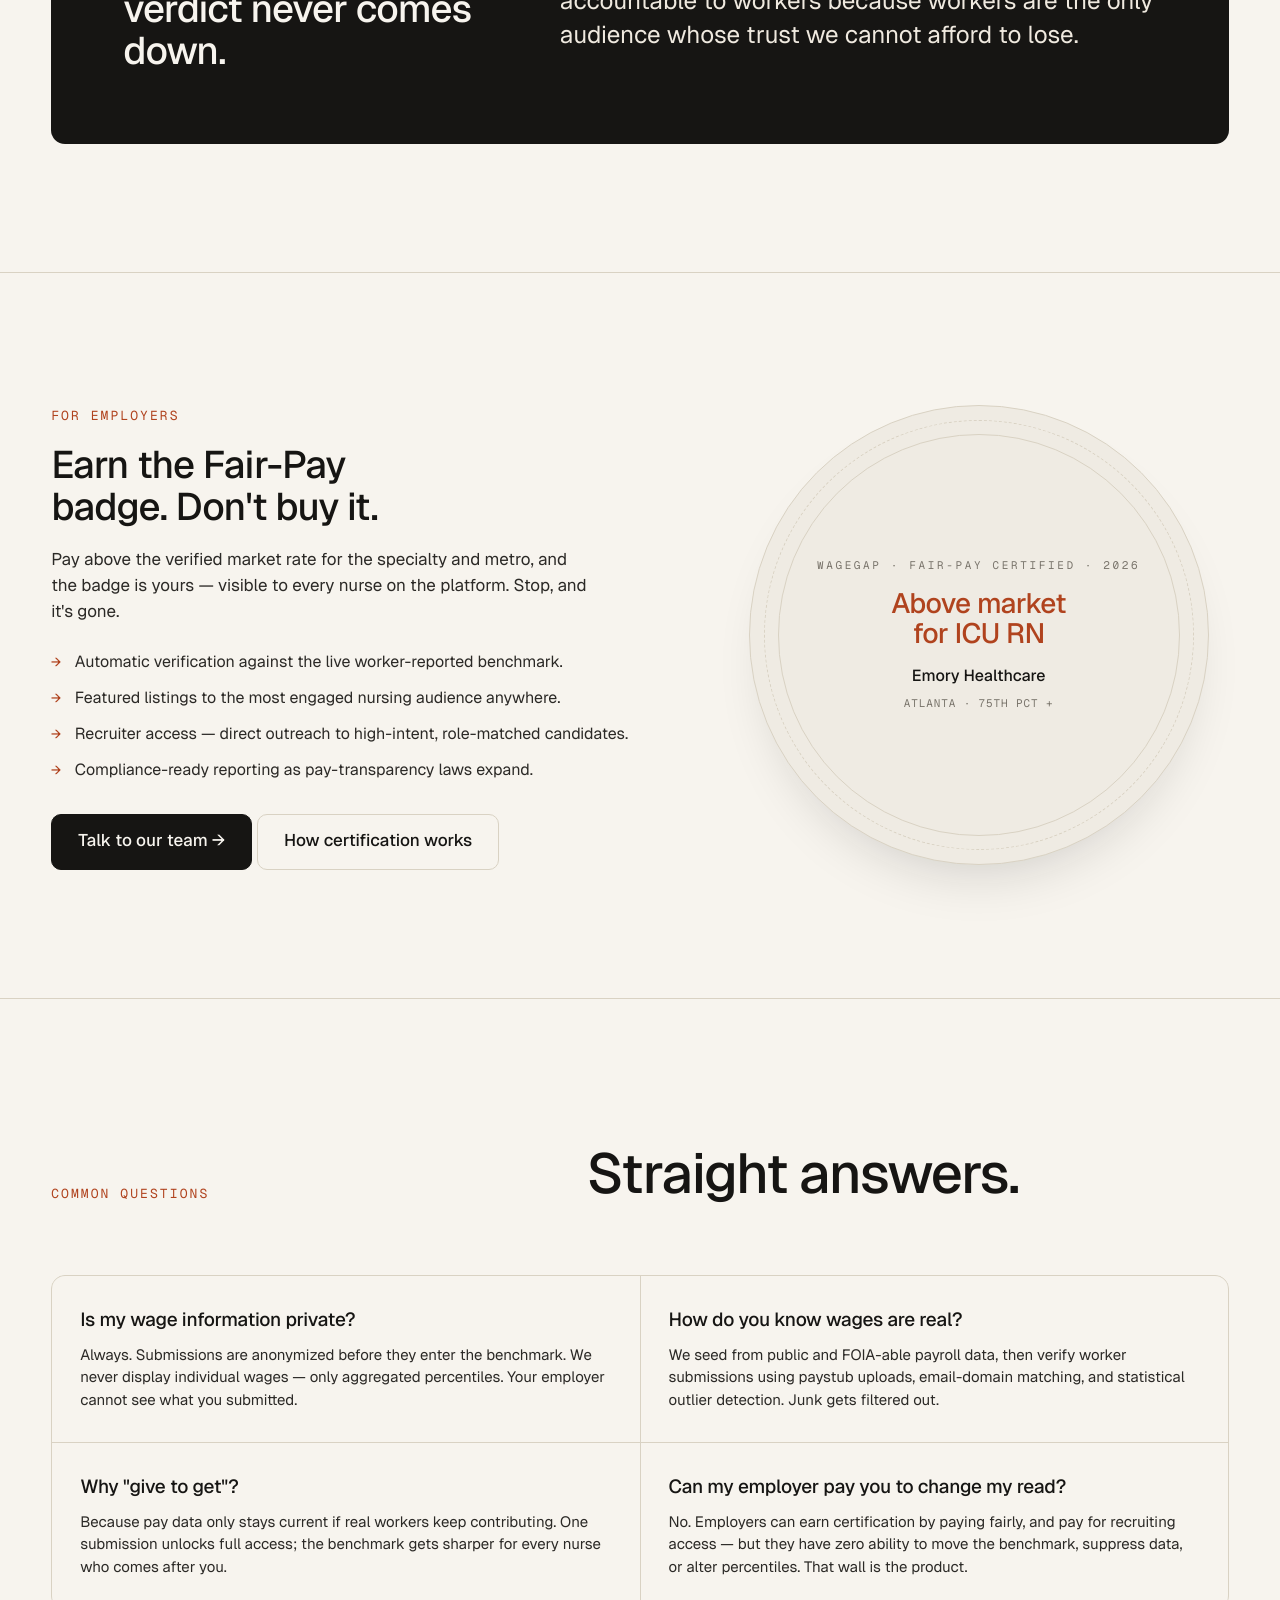
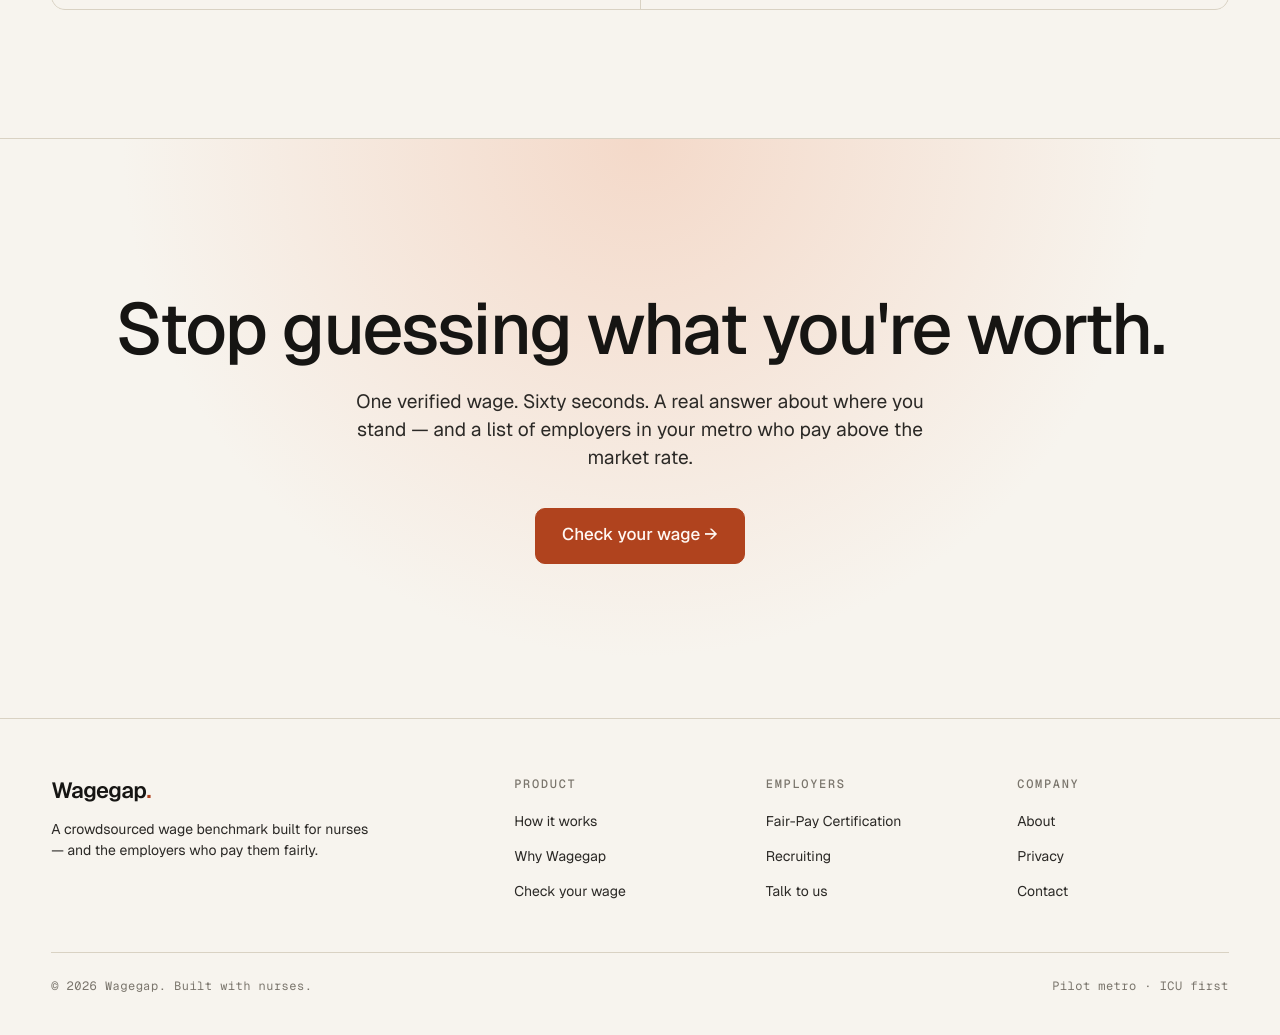
==== commit 8baa7736: "Use brand SVG assets for header logo and favicon Replace the text wordmark in the top bar with wageg" ====
--- a/index.html
+++ b/index.html
@@ -5,6 +5,7 @@
 <title>Wagegap — Find out if you're underpaid.</title>
 <meta name="viewport" content="width=device-width, initial-scale=1" />
 <meta name="description" content="A crowdsourced wage benchmark built for nurses. Enter your role, location, experience, and wage — unlock exactly where you stand." />
+<link rel="icon" type="image/svg+xml" href="wagegap-square.svg" />
 <link rel="preconnect" href="https://fonts.googleapis.com" />
 <link rel="preconnect" href="https://fonts.gstatic.com" crossorigin />
 <link href="https://fonts.googleapis.com/css2?family=Geist:wght@300;400;500;600;700&family=Geist+Mono:wght@400;500&display=swap" rel="stylesheet" />
@@ -94,6 +95,7 @@
     color: var(--ink);
   }
   .logo .dot { color: var(--accent); }
+  .logo img { display: block; height: 30px; width: auto; }
 
   nav.primary {
     display: flex;
@@ -705,7 +707,7 @@
 <!-- ============== TOP BAR ============== -->
 <header class="topbar">
   <div class="container row">
-    <a href="#" class="logo">Wagegap<span class="dot">.</span></a>
+    <a href="#" class="logo"><img src="wagegap-wordmark.svg" alt="Wagegap" /></a>
     <nav class="primary">
       <div class="links" style="display:flex; gap:32px;">
         <a href="#how">How it works</a>
